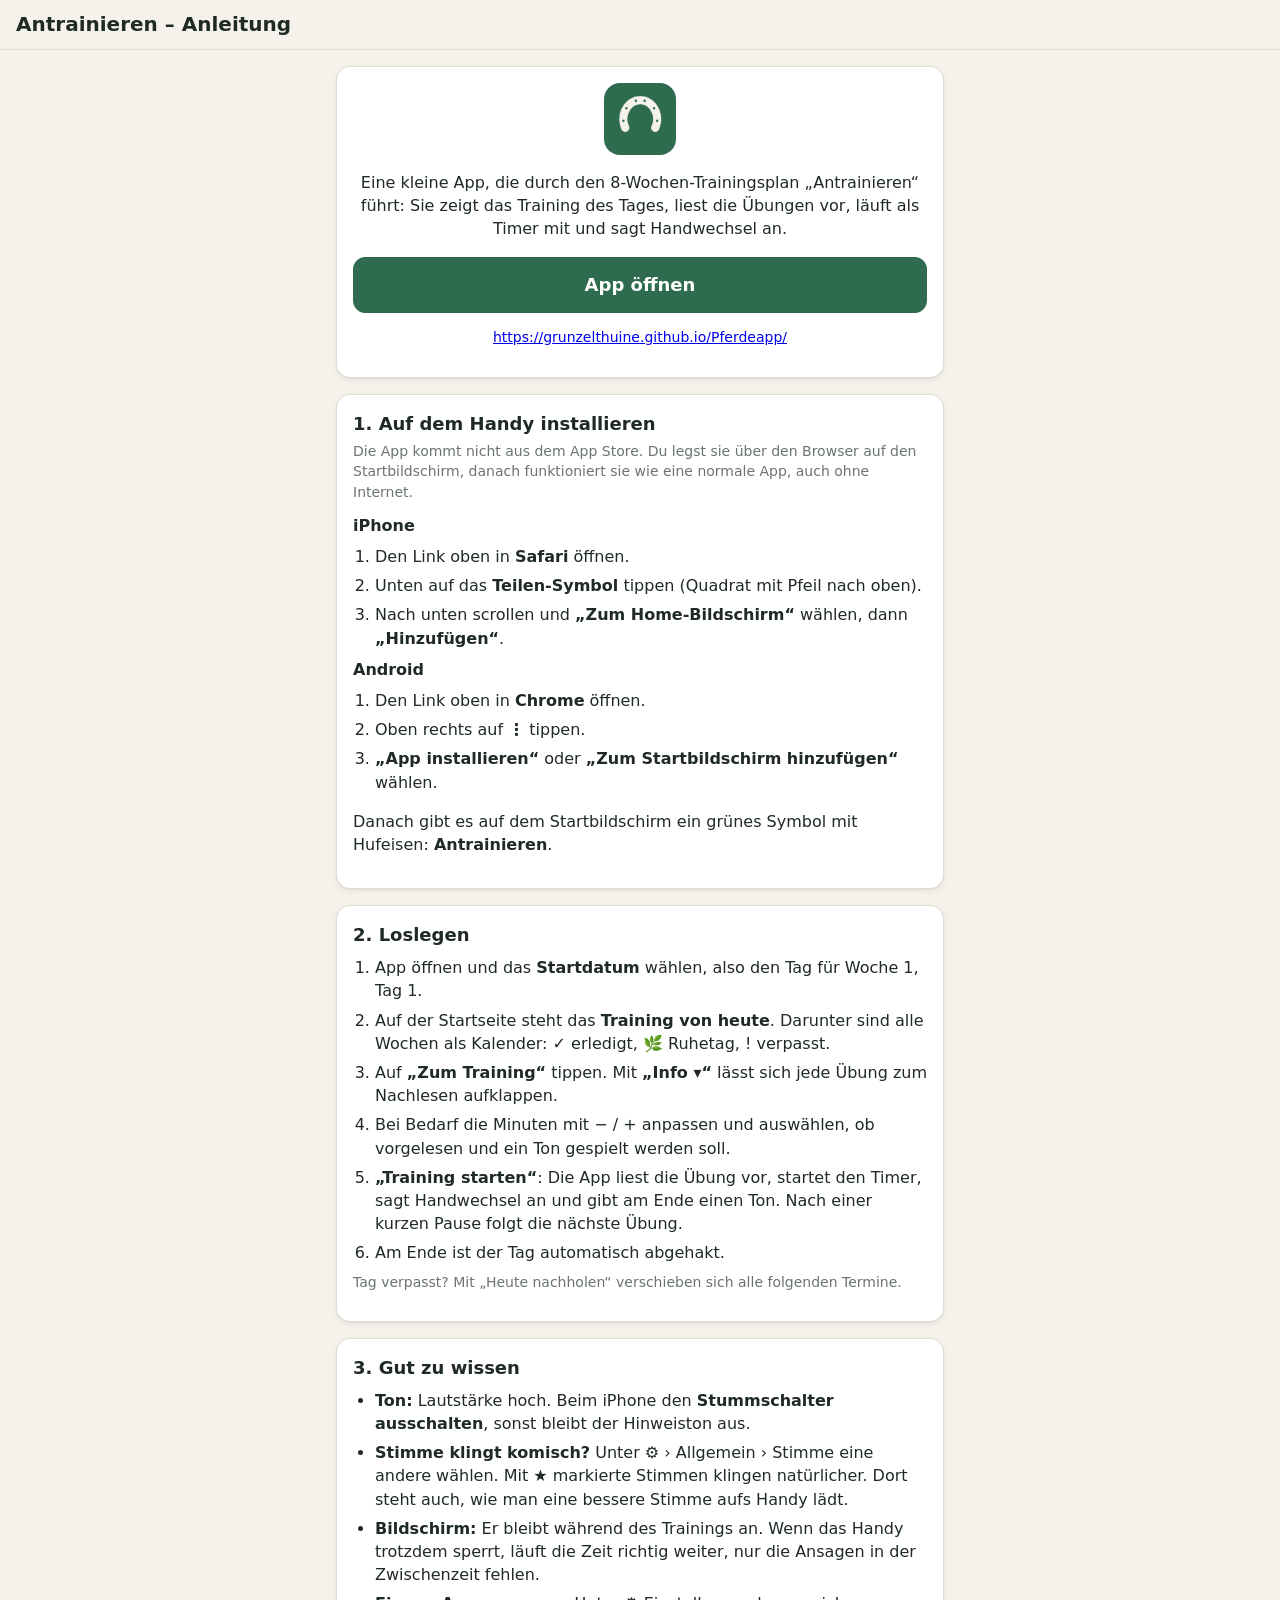
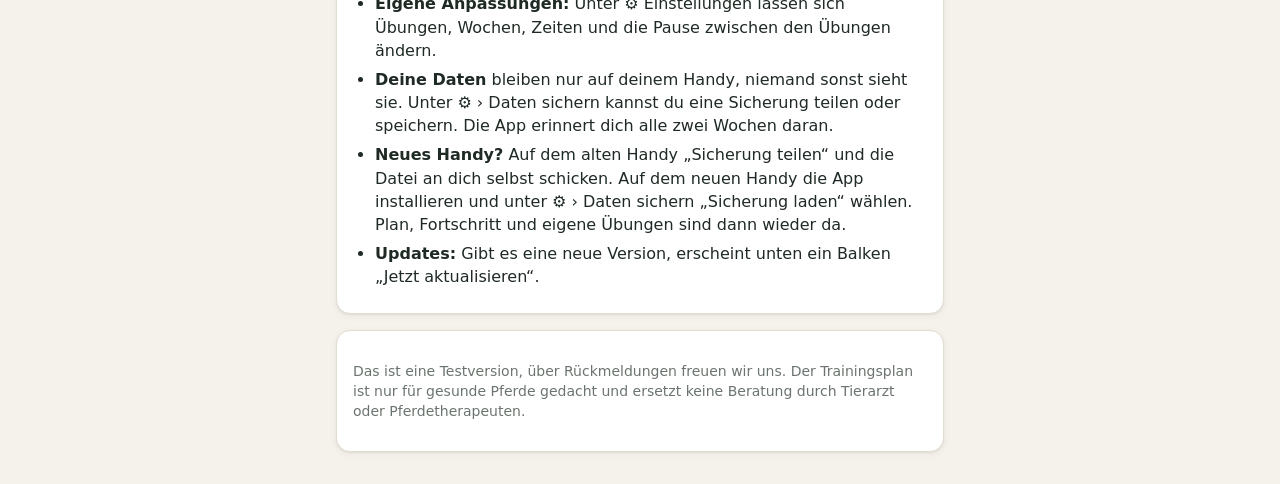
==== anleitung.html @ d5addd0f "Add files via upload" ====
<!doctype html>
<html lang="de">
<head>
  <meta charset="utf-8">
  <meta name="viewport" content="width=device-width, initial-scale=1, viewport-fit=cover">
  <title>Antrainieren – Anleitung</title>
  <meta name="theme-color" content="#2f6b4f">
  <link rel="icon" href="icon-192.png" type="image/png">
  <link rel="stylesheet" href="app.css">
  <style>
    main h2 { margin-top: 0; }
    ol, ul { padding-left: 22px; margin: 8px 0; }
    li { margin: 6px 0; }
    .appicon { width: 72px; height: 72px; border-radius: 16px; display: block; margin: 0 auto 8px; }
    .big-link { word-break: break-all; }
    @media print {
      @page { size: A4; margin: 14mm; }
      :root { color-scheme: light; }
      body { background: #fff; color: #1f2a24; font-size: 13px; }
      .topbar { position: static; border: 0; padding: 0 0 8px; background: #fff; }
      main { max-width: none; padding: 0; }
      .card { box-shadow: none; break-inside: avoid; margin-bottom: 12px; background: #fff; }
      .btn.primary { background: #2f6b4f !important; color: #fff !important; -webkit-print-color-adjust: exact; print-color-adjust: exact; }
      .appicon { -webkit-print-color-adjust: exact; print-color-adjust: exact; }
    }
  </style>
</head>
<body>
  <header class="topbar">
    <h1>Antrainieren – Anleitung</h1>
  </header>
  <main>
    <div class="card center">
      <img class="appicon" src="icon-192.png" alt="">
      <p>Eine kleine App, die durch den 8-Wochen-Trainingsplan „Antrainieren“ führt: Sie zeigt das Training des Tages, liest die Übungen vor, läuft als Timer mit und sagt Handwechsel an.</p>
      <a class="btn primary big" href="https://grunzelthuine.github.io/Pferdeapp/">App öffnen</a>
      <p class="muted small big-link"><a href="https://grunzelthuine.github.io/Pferdeapp/">https://grunzelthuine.github.io/Pferdeapp/</a></p>
    </div>

    <div class="card">
      <h2>1. Auf dem Handy installieren</h2>
      <p class="note">Die App kommt nicht aus dem App Store. Du legst sie über den Browser auf den Startbildschirm, danach funktioniert sie wie eine normale App, auch ohne Internet.</p>
      <h3>iPhone</h3>
      <ol>
        <li>Den Link oben in <b>Safari</b> öffnen.</li>
        <li>Unten auf das <b>Teilen-Symbol</b> tippen (Quadrat mit Pfeil nach oben).</li>
        <li>Nach unten scrollen und <b>„Zum Home-Bildschirm“</b> wählen, dann <b>„Hinzufügen“</b>.</li>
      </ol>
      <h3>Android</h3>
      <ol>
        <li>Den Link oben in <b>Chrome</b> öffnen.</li>
        <li>Oben rechts auf <b>⋮</b> tippen.</li>
        <li><b>„App installieren“</b> oder <b>„Zum Startbildschirm hinzufügen“</b> wählen.</li>
      </ol>
      <p>Danach gibt es auf dem Startbildschirm ein grünes Symbol mit Hufeisen: <b>Antrainieren</b>.</p>
    </div>

    <div class="card">
      <h2>2. Loslegen</h2>
      <ol>
        <li>App öffnen und das <b>Startdatum</b> wählen, also den Tag für Woche 1, Tag 1.</li>
        <li>Auf der Startseite steht das <b>Training von heute</b>. Darunter sind alle Wochen als Kalender: ✓ erledigt, 🌿 Ruhetag, ! verpasst.</li>
        <li>Auf <b>„Zum Training“</b> tippen. Mit <b>„Info ▾“</b> lässt sich jede Übung zum Nachlesen aufklappen.</li>
        <li>Bei Bedarf die Minuten mit − / + anpassen und auswählen, ob vorgelesen und ein Ton gespielt werden soll.</li>
        <li><b>„Training starten“</b>: Die App liest die Übung vor, startet den Timer, sagt Handwechsel an und gibt am Ende einen Ton. Nach einer kurzen Pause folgt die nächste Übung.</li>
        <li>Am Ende ist der Tag automatisch abgehakt.</li>
      </ol>
      <p class="note">Tag verpasst? Mit „Heute nachholen“ verschieben sich alle folgenden Termine.</p>
    </div>

    <div class="card">
      <h2>3. Gut zu wissen</h2>
      <ul>
        <li><b>Ton:</b> Lautstärke hoch. Beim iPhone den <b>Stummschalter ausschalten</b>, sonst bleibt der Hinweiston aus.</li>
        <li><b>Stimme klingt komisch?</b> Unter ⚙ › Allgemein › Stimme eine andere wählen. Mit ★ markierte Stimmen klingen natürlicher. Dort steht auch, wie man eine bessere Stimme aufs Handy lädt.</li>
        <li><b>Bildschirm:</b> Er bleibt während des Trainings an. Wenn das Handy trotzdem sperrt, läuft die Zeit richtig weiter, nur die Ansagen in der Zwischenzeit fehlen.</li>
        <li><b>Eigene Anpassungen:</b> Unter ⚙ Einstellungen lassen sich Übungen, Wochen, Zeiten und die Pause zwischen den Übungen ändern.</li>
        <li><b>Deine Daten</b> bleiben nur auf deinem Handy, niemand sonst sieht sie. Unter ⚙ › Daten sichern kannst du eine Sicherung teilen oder speichern. Die App erinnert dich alle zwei Wochen daran.</li>
        <li><b>Neues Handy?</b> Auf dem alten Handy „Sicherung teilen“ und die Datei an dich selbst schicken. Auf dem neuen Handy die App installieren und unter ⚙ › Daten sichern „Sicherung laden“ wählen. Plan, Fortschritt und eigene Übungen sind dann wieder da.</li>
        <li><b>Updates:</b> Gibt es eine neue Version, erscheint unten ein Balken „Jetzt aktualisieren“.</li>
      </ul>
    </div>

    <div class="card">
      <p class="small muted">Das ist eine Testversion, über Rückmeldungen freuen wir uns. Der Trainingsplan ist nur für gesunde Pferde gedacht und ersetzt keine Beratung durch Tierarzt oder Pferdetherapeuten.</p>
    </div>
  </main>
</body>
</html>
---- app.css ----
:root {
  --bg: #f5f2ec;
  --card: #ffffff;
  --text: #1f2a24;
  --muted: #6b746e;
  --line: #e2ddd3;
  --accent: #2f6b4f;
  --accent-ink: #ffffff;
  --accent-soft: #e3efe8;
  --danger: #b3402f;
  --warm: #c98a2b;
  --work: #2f6b4f;
  --cool: #3c6e9e;
  --rest: #8a8f8b;
  --done: #2f8a55;
  --radius: 14px;
  --shadow: 0 1px 2px rgba(0,0,0,.06), 0 2px 8px rgba(0,0,0,.05);
  color-scheme: light dark;
}
@media (prefers-color-scheme: dark) {
  :root {
    --bg: #141815;
    --card: #1e2420;
    --text: #e8ece9;
    --muted: #9aa49d;
    --line: #2f3732;
    --accent: #5fae86;
    --accent-ink: #0f1a14;
    --accent-soft: #24362c;
    --danger: #e0715f;
    --warm: #e0a54a;
    --work: #5fae86;
    --cool: #6ea4d6;
    --rest: #8a918c;
    --done: #5fc48a;
    --shadow: none;
  }
}

* { box-sizing: border-box; }
html, body { margin: 0; }
body {
  background: var(--bg);
  color: var(--text);
  font: 16px/1.45 system-ui, -apple-system, "Segoe UI", Roboto, sans-serif;
  -webkit-tap-highlight-color: transparent;
  padding-bottom: env(safe-area-inset-bottom);
}

.topbar {
  position: sticky; top: 0; z-index: 10;
  display: flex; align-items: center; gap: 8px;
  padding: calc(10px + env(safe-area-inset-top)) 16px 10px;
  background: var(--bg);
  border-bottom: 1px solid var(--line);
}
.topbar h1 { flex: 1; margin: 0; font-size: 20px; font-weight: 700; overflow: hidden; text-overflow: ellipsis; white-space: nowrap; }
.topbar a { color: var(--text); text-decoration: none; font-size: 26px; line-height: 1; padding: 4px 8px; border-radius: 10px; }
.topbar .back { font-size: 34px; margin-left: -8px; }

main { max-width: 640px; margin: 0 auto; padding: 16px; }

.card {
  background: var(--card); border-radius: var(--radius); box-shadow: var(--shadow);
  border: 1px solid var(--line);
  padding: 16px; margin-bottom: 16px;
}
.card h2 { margin: 0 0 4px; font-size: 18px; }
.card h3 { margin: 0 0 8px; font-size: 16px; }
.muted { color: var(--muted); }
.small { font-size: 14px; }
.eyebrow { font-size: 13px; font-weight: 600; text-transform: uppercase; letter-spacing: .04em; color: var(--muted); margin: 0 0 4px; }
.note { font-size: 14px; color: var(--muted); margin: 4px 0 12px; }

.btn {
  display: inline-flex; align-items: center; justify-content: center; gap: 6px;
  min-height: 44px; padding: 10px 16px;
  border-radius: 12px; border: 1px solid var(--line);
  background: var(--card); color: var(--text);
  font: inherit; font-weight: 600; cursor: pointer; text-decoration: none;
}
.btn.primary { background: var(--accent); border-color: var(--accent); color: var(--accent-ink); }
.btn.big { width: 100%; min-height: 56px; font-size: 18px; }
.btn.danger { color: var(--danger); }
.btn.small { min-height: 36px; padding: 6px 12px; font-size: 14px; }
.btn:active { transform: scale(.98); }
.row { display: flex; gap: 8px; flex-wrap: wrap; align-items: center; }
.row > .grow { flex: 1; }
.stack > * + * { margin-top: 8px; }

/* Übungsliste eines Tages */
.items { list-style: none; margin: 0; padding: 0; }
.items li {
  display: flex; gap: 10px; align-items: flex-start;
  padding: 10px 0; border-top: 1px solid var(--line);
}
.items li:first-child { border-top: 0; }
.dot { width: 10px; height: 10px; border-radius: 50%; margin-top: 7px; flex: none; background: var(--work); }
.dot.warm { background: var(--warm); }
.dot.work { background: var(--work); }
.dot.cool { background: var(--cool); }
.dot.rest { background: var(--rest); }
.items .name { font-weight: 600; }
.items .mins { margin-left: auto; white-space: nowrap; color: var(--muted); font-variant-numeric: tabular-nums; }
.items details summary { cursor: pointer; list-style: none; display: flex; align-items: flex-start; gap: 8px; }
.items details summary::-webkit-details-marker { display: none; }
.items details .more {
  margin-left: auto; flex: none; font-size: 12px; font-weight: 600; white-space: nowrap;
  color: var(--accent); background: var(--accent-soft); border-radius: 99px; padding: 2px 8px;
}
.items details .more::after { content: ' ▾'; }
.items details[open] .more::after { content: ' ▴'; }
.items details p {
  margin: 8px 0 4px; font-size: 15px; color: var(--text);
  background: var(--bg); border-radius: 10px; padding: 10px 12px; border-left: 3px solid var(--accent);
}

/* Status */
.badge { display: inline-block; font-size: 12px; font-weight: 700; padding: 2px 8px; border-radius: 99px; background: var(--accent-soft); color: var(--accent); }
.badge.done { background: var(--done); color: #fff; }
.badge.skipped { background: var(--line); color: var(--muted); }
.badge.missed { background: var(--danger); color: #fff; }
.banner { border-left: 4px solid var(--danger); }

/* Wochenübersicht */
.week summary { cursor: pointer; display: flex; align-items: center; gap: 8px; font-weight: 700; list-style: none; }
.week summary::-webkit-details-marker { display: none; }
.week summary .progress { margin-left: auto; font-weight: 500; font-size: 14px; color: var(--muted); }
.days { display: grid; grid-template-columns: repeat(7, 1fr); gap: 6px; margin-top: 12px; }
.daychip {
  display: flex; flex-direction: column; align-items: center; gap: 2px;
  padding: 8px 2px; border-radius: 10px; border: 1px solid var(--line);
  text-decoration: none; color: var(--text); font-size: 12px; min-width: 0;
}
.daychip b { font-size: 13px; }
.daychip .st { font-size: 16px; line-height: 1.1; height: 18px; }
.daychip.today { border: 2px solid var(--accent); }
.daychip.done { background: var(--accent-soft); }
.daychip.rest { opacity: .65; }
.daychip.missed .st { color: var(--danger); }

/* Formulare */
label.field { display: block; margin-bottom: 12px; }
label.field > span { display: block; font-size: 14px; font-weight: 600; margin-bottom: 4px; }
input[type=text], input[type=number], input[type=date], select, textarea {
  width: 100%; font: inherit; color: var(--text);
  background: var(--bg); border: 1px solid var(--line); border-radius: 10px;
  padding: 10px 12px; min-height: 44px;
}
textarea { min-height: 110px; resize: vertical; }
/* iPhone/Safari: Datumsfelder haben sonst eine eigene Mindestbreite, ragen über den Rand und sind zentriert */
input[type=date] {
  -webkit-appearance: none; appearance: none;
  display: block; min-width: 0; max-width: 100%;
  text-align: left; line-height: 22px;
}
input[type=date]::-webkit-date-and-time-value { text-align: left; margin: 0; }
input[type=date]::-webkit-datetime-edit { padding: 0; }
.toggle { display: flex; align-items: center; justify-content: space-between; gap: 12px; padding: 10px 0; border-top: 1px solid var(--line); }
.toggle:first-child { border-top: 0; }
.toggle input { width: 24px; height: 24px; accent-color: var(--accent); flex: none; }

.stepper { display: inline-flex; align-items: center; gap: 4px; }
.stepper button { width: 36px; height: 36px; border-radius: 10px; border: 1px solid var(--line); background: var(--card); color: var(--text); font-size: 18px; font-weight: 700; cursor: pointer; }
.stepper input { width: 64px; text-align: center; padding: 6px; min-height: 36px; }

/* Menü-Liste */
.menu { list-style: none; margin: 0; padding: 0; }
.menu a { display: flex; align-items: center; gap: 12px; padding: 14px 4px; border-top: 1px solid var(--line); color: var(--text); text-decoration: none; }
.menu li:first-child a { border-top: 0; }
.menu a::after { content: '›'; margin-left: auto; font-size: 22px; color: var(--muted); }
.menu .sub { display: block; font-size: 13px; color: var(--muted); }

/* Wochen-Editor */
.edit-item { display: grid; grid-template-columns: 1fr auto; gap: 6px; padding: 10px 0; border-top: 1px solid var(--line); }
.edit-item:first-of-type { border-top: 0; }
.edit-item .acts { display: flex; gap: 4px; align-items: start; }
.ex-row { padding: 12px 0; border-top: 1px solid var(--line); }
.ex-row .nums { display: flex; gap: 10px; align-items: center; flex-wrap: wrap; margin-top: 6px; font-size: 13px; color: var(--muted); }
.ex-row .nums label { display: flex; align-items: center; gap: 4px; white-space: nowrap; }
.ex-row .nums input { width: 56px; min-height: 36px; padding: 6px; text-align: center; }
.ex-row .acts { display: flex; gap: 4px; margin-left: auto; }
.icon-btn { width: 36px; height: 36px; border-radius: 10px; border: 1px solid var(--line); background: var(--card); color: var(--text); cursor: pointer; font-size: 16px; }
.icon-btn.danger { color: var(--danger); }

/* Training */
.run { text-align: center; }
.run .phase { font-size: 14px; font-weight: 700; text-transform: uppercase; letter-spacing: .05em; color: var(--muted); }
.run .exname { font-size: 24px; font-weight: 700; margin: 6px 0 8px; }
.run .time { font-size: 72px; font-weight: 700; font-variant-numeric: tabular-nums; line-height: 1.1; margin: 8px 0; }
.run .desc { text-align: left; color: var(--muted); font-size: 15px; }
.bar { height: 10px; background: var(--line); border-radius: 99px; overflow: hidden; margin: 8px 0 4px; }
.bar > div { height: 100%; background: var(--accent); width: 0; transition: width .25s linear; }
.run .controls { display: grid; grid-template-columns: 1fr 1fr; gap: 8px; margin-top: 16px; }
.run .controls .btn.primary { grid-column: 1 / -1; min-height: 60px; font-size: 20px; }
.run.pause-phase .time { color: var(--cool); }
.next { margin-top: 12px; font-size: 14px; color: var(--muted); }

#toast {
  position: fixed; left: 50%; bottom: calc(24px + env(safe-area-inset-bottom)); transform: translateX(-50%) translateY(20px);
  background: var(--text); color: var(--bg); padding: 10px 16px; border-radius: 12px;
  opacity: 0; pointer-events: none; transition: all .2s; max-width: calc(100% - 32px); font-size: 15px;
}
#toast.show { opacity: 1; transform: translateX(-50%) translateY(0); }

#updatebar {
  position: fixed; left: 12px; right: 12px; bottom: calc(12px + env(safe-area-inset-bottom)); z-index: 20;
  display: flex; align-items: center; justify-content: space-between; gap: 12px;
  max-width: 616px; margin: 0 auto; padding: 10px 12px 10px 16px;
  background: var(--text); color: var(--bg); border-radius: 14px; box-shadow: 0 4px 16px rgba(0,0,0,.25);
  font-weight: 600;
}
#updatebar .btn { white-space: nowrap; flex: none; }
body.has-update main { padding-bottom: 90px; }
body.in-training #updatebar { display: none; }
.hint { font-size: 14px; background: var(--accent-soft); border-radius: 10px; padding: 10px 12px; margin: 8px 0; }
.center { text-align: center; }
hr { border: 0; border-top: 1px solid var(--line); margin: 16px 0; }
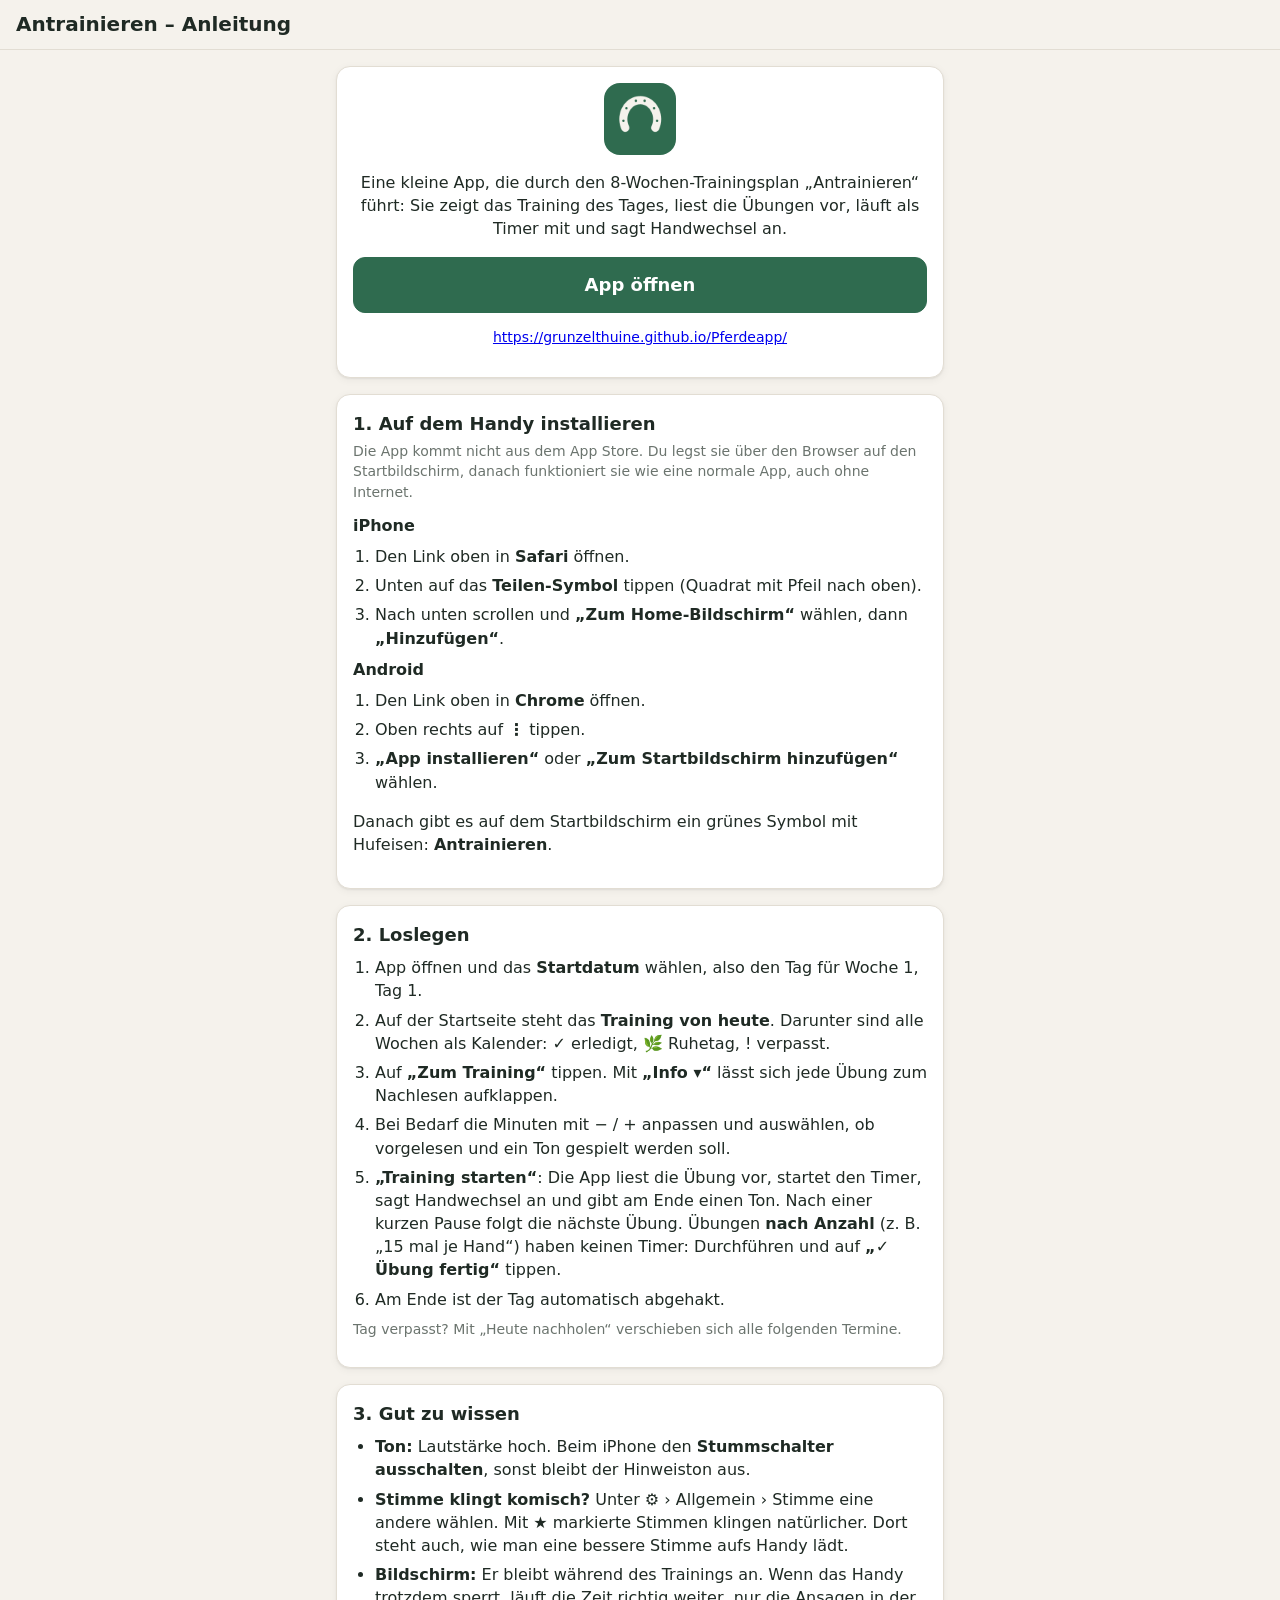
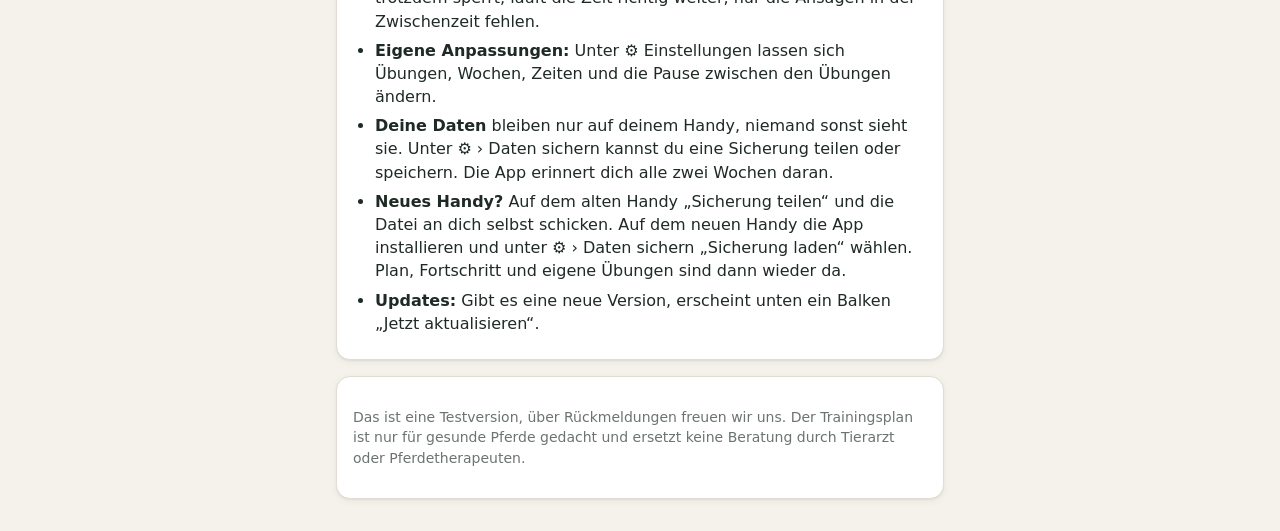
==== commit 73ef0c79: "Add files via upload" ====
--- a/anleitung.html
+++ b/anleitung.html
@@ -62,7 +62,7 @@
         <li>Auf der Startseite steht das <b>Training von heute</b>. Darunter sind alle Wochen als Kalender: ✓ erledigt, 🌿 Ruhetag, ! verpasst.</li>
         <li>Auf <b>„Zum Training“</b> tippen. Mit <b>„Info ▾“</b> lässt sich jede Übung zum Nachlesen aufklappen.</li>
         <li>Bei Bedarf die Minuten mit − / + anpassen und auswählen, ob vorgelesen und ein Ton gespielt werden soll.</li>
-        <li><b>„Training starten“</b>: Die App liest die Übung vor, startet den Timer, sagt Handwechsel an und gibt am Ende einen Ton. Nach einer kurzen Pause folgt die nächste Übung.</li>
+        <li><b>„Training starten“</b>: Die App liest die Übung vor, startet den Timer, sagt Handwechsel an und gibt am Ende einen Ton. Nach einer kurzen Pause folgt die nächste Übung. Übungen <b>nach Anzahl</b> (z. B. „15 mal je Hand“) haben keinen Timer: Durchführen und auf <b>„✓ Übung fertig“</b> tippen.</li>
         <li>Am Ende ist der Tag automatisch abgehakt.</li>
       </ol>
       <p class="note">Tag verpasst? Mit „Heute nachholen“ verschieben sich alle folgenden Termine.</p>
--- a/app.css
+++ b/app.css
@@ -194,6 +194,7 @@
 .run .controls { display: grid; grid-template-columns: 1fr 1fr; gap: 8px; margin-top: 16px; }
 .run .controls .btn.primary { grid-column: 1 / -1; min-height: 60px; font-size: 20px; }
 .run.pause-phase .time { color: var(--cool); }
+.run .time.stopwatch { font-size: 36px; font-weight: 600; color: var(--muted); margin: 4px 0 8px; }
 .next { margin-top: 12px; font-size: 14px; color: var(--muted); }
 
 #toast {
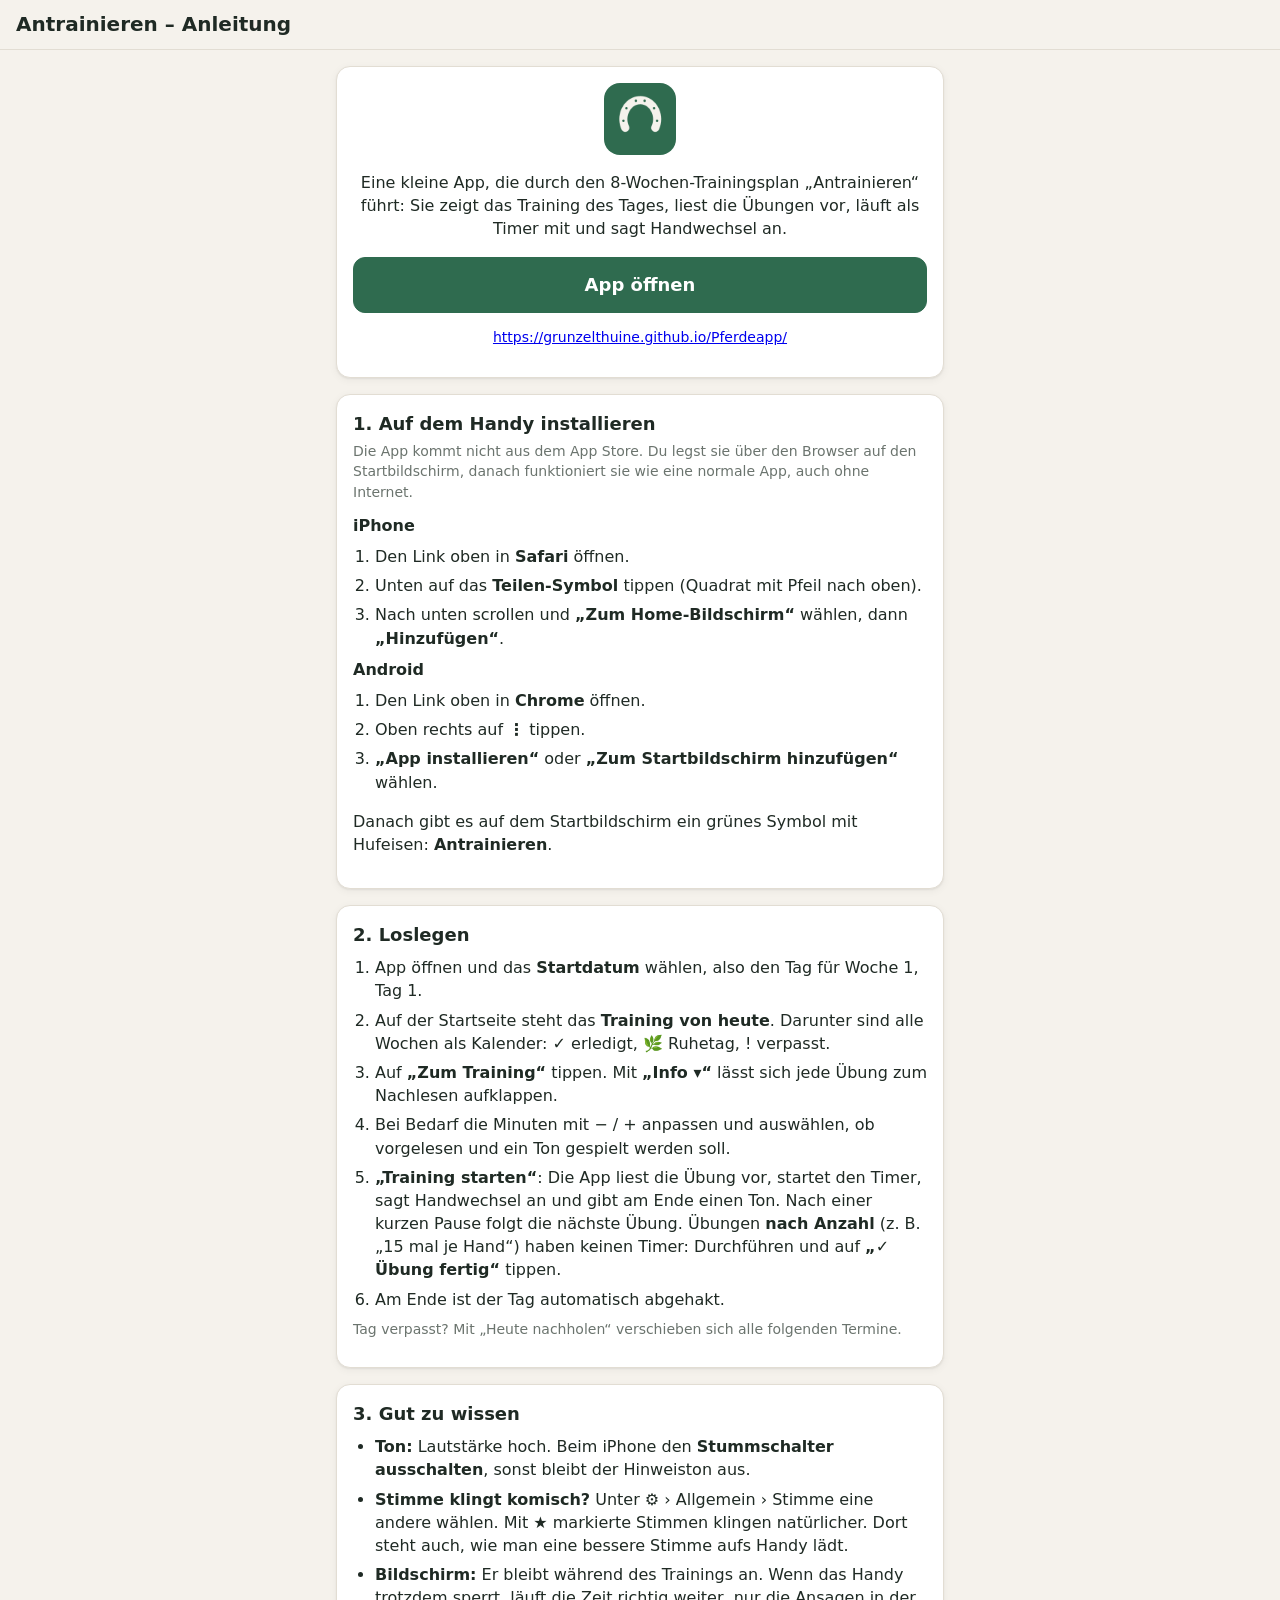
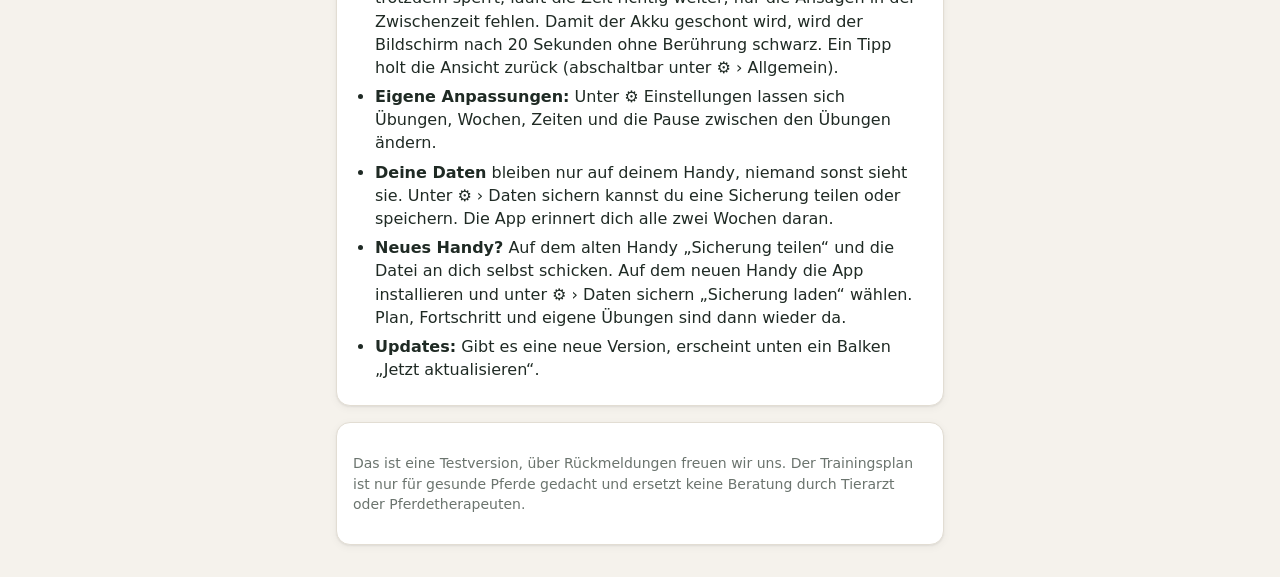
==== commit a4cb2705: "Add files via upload" ====
--- a/anleitung.html
+++ b/anleitung.html
@@ -73,7 +73,7 @@
       <ul>
         <li><b>Ton:</b> Lautstärke hoch. Beim iPhone den <b>Stummschalter ausschalten</b>, sonst bleibt der Hinweiston aus.</li>
         <li><b>Stimme klingt komisch?</b> Unter ⚙ › Allgemein › Stimme eine andere wählen. Mit ★ markierte Stimmen klingen natürlicher. Dort steht auch, wie man eine bessere Stimme aufs Handy lädt.</li>
-        <li><b>Bildschirm:</b> Er bleibt während des Trainings an. Wenn das Handy trotzdem sperrt, läuft die Zeit richtig weiter, nur die Ansagen in der Zwischenzeit fehlen.</li>
+        <li><b>Bildschirm:</b> Er bleibt während des Trainings an. Wenn das Handy trotzdem sperrt, läuft die Zeit richtig weiter, nur die Ansagen in der Zwischenzeit fehlen. Damit der Akku geschont wird, wird der Bildschirm nach 20 Sekunden ohne Berührung schwarz. Ein Tipp holt die Ansicht zurück (abschaltbar unter ⚙ › Allgemein).</li>
         <li><b>Eigene Anpassungen:</b> Unter ⚙ Einstellungen lassen sich Übungen, Wochen, Zeiten und die Pause zwischen den Übungen ändern.</li>
         <li><b>Deine Daten</b> bleiben nur auf deinem Handy, niemand sonst sieht sie. Unter ⚙ › Daten sichern kannst du eine Sicherung teilen oder speichern. Die App erinnert dich alle zwei Wochen daran.</li>
         <li><b>Neues Handy?</b> Auf dem alten Handy „Sicherung teilen“ und die Datei an dich selbst schicken. Auf dem neuen Handy die App installieren und unter ⚙ › Daten sichern „Sicherung laden“ wählen. Plan, Fortschritt und eigene Übungen sind dann wieder da.</li>
--- a/app.css
+++ b/app.css
@@ -204,6 +204,15 @@
 }
 #toast.show { opacity: 1; transform: translateX(-50%) translateY(0); }
 
+/* Akkuspar-Ansicht: echtes Schwarz, nur wenig dunkelgraue Schrift */
+#dim {
+  position: fixed; inset: 0; z-index: 100; background: #000;
+  display: flex; align-items: center; justify-content: center; cursor: pointer;
+}
+#dim .dim-box { text-align: center; color: #555; transition: transform 1.5s ease; padding: 16px; max-width: 90vw; }
+#dim-time { font-size: 56px; font-weight: 700; font-variant-numeric: tabular-nums; color: #666; line-height: 1.1; }
+#dim-name { font-size: 16px; margin-top: 6px; }
+#dim .dim-hint { font-size: 12px; color: #333; margin-top: 14px; }
 #updatebar {
   position: fixed; left: 12px; right: 12px; bottom: calc(12px + env(safe-area-inset-bottom)); z-index: 20;
   display: flex; align-items: center; justify-content: space-between; gap: 12px;
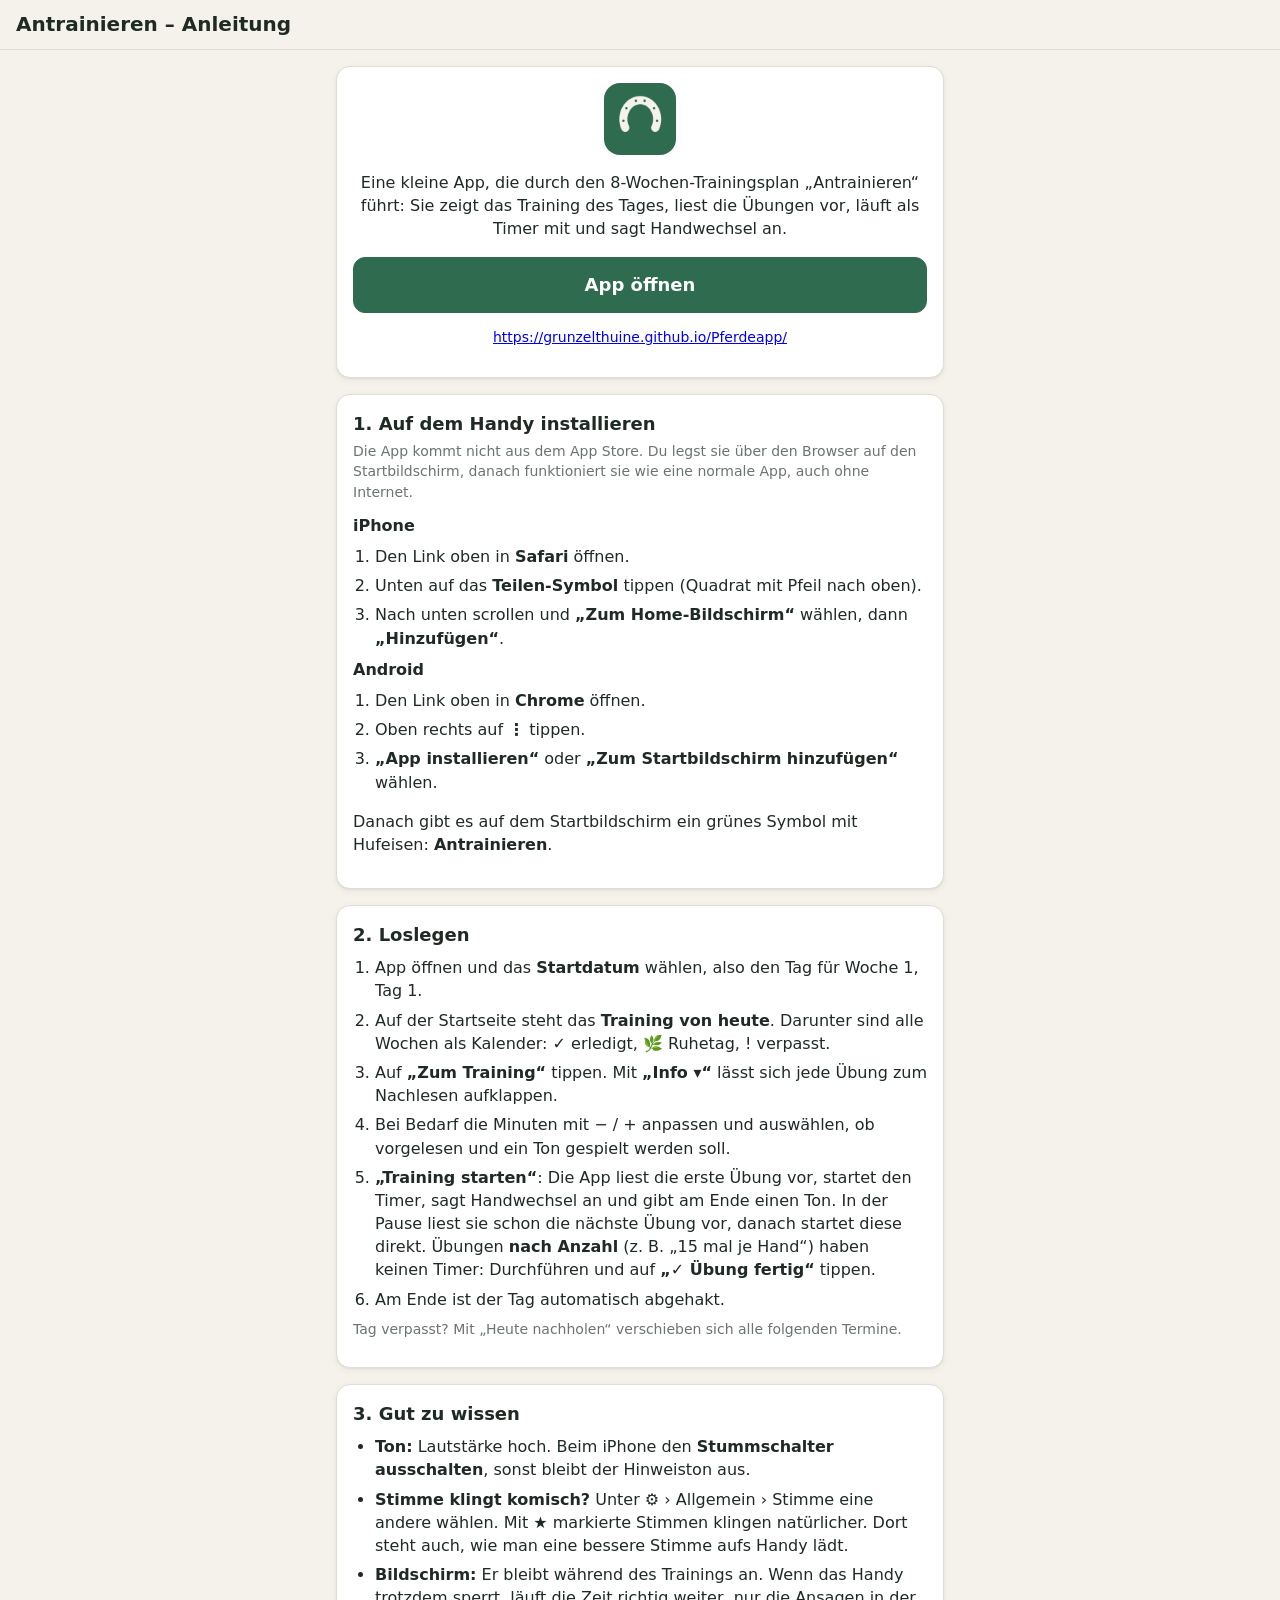
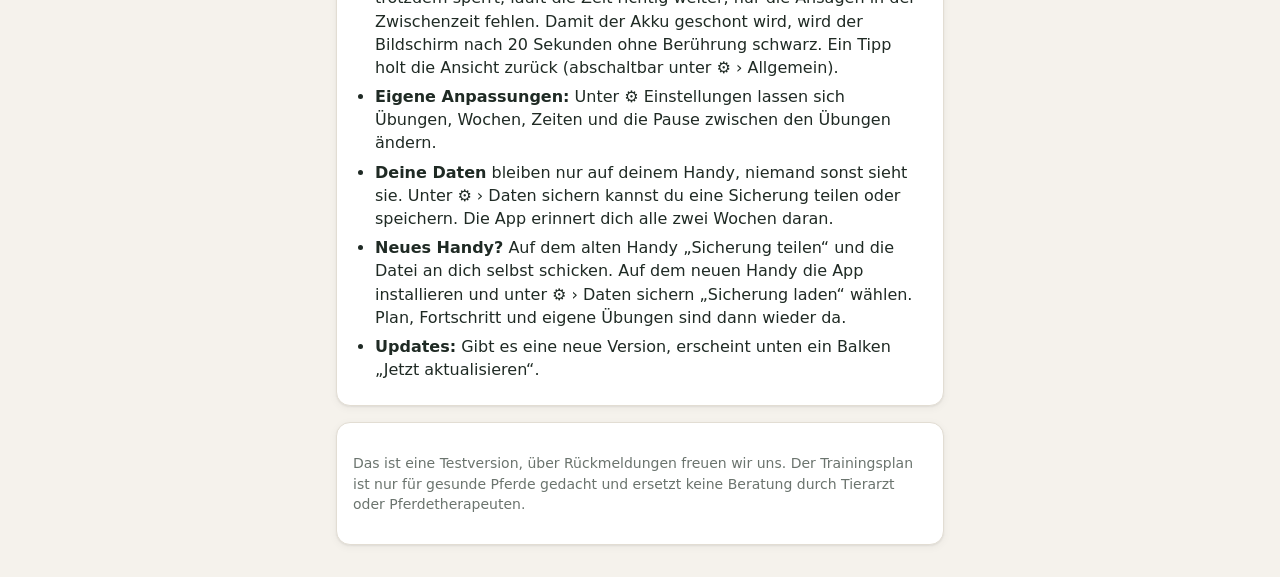
==== commit 54c91d58: "Add files via upload" ====
--- a/anleitung.html
+++ b/anleitung.html
@@ -62,7 +62,7 @@
         <li>Auf der Startseite steht das <b>Training von heute</b>. Darunter sind alle Wochen als Kalender: ✓ erledigt, 🌿 Ruhetag, ! verpasst.</li>
         <li>Auf <b>„Zum Training“</b> tippen. Mit <b>„Info ▾“</b> lässt sich jede Übung zum Nachlesen aufklappen.</li>
         <li>Bei Bedarf die Minuten mit − / + anpassen und auswählen, ob vorgelesen und ein Ton gespielt werden soll.</li>
-        <li><b>„Training starten“</b>: Die App liest die Übung vor, startet den Timer, sagt Handwechsel an und gibt am Ende einen Ton. Nach einer kurzen Pause folgt die nächste Übung. Übungen <b>nach Anzahl</b> (z. B. „15 mal je Hand“) haben keinen Timer: Durchführen und auf <b>„✓ Übung fertig“</b> tippen.</li>
+        <li><b>„Training starten“</b>: Die App liest die erste Übung vor, startet den Timer, sagt Handwechsel an und gibt am Ende einen Ton. In der Pause liest sie schon die nächste Übung vor, danach startet diese direkt. Übungen <b>nach Anzahl</b> (z. B. „15 mal je Hand“) haben keinen Timer: Durchführen und auf <b>„✓ Übung fertig“</b> tippen.</li>
         <li>Am Ende ist der Tag automatisch abgehakt.</li>
       </ol>
       <p class="note">Tag verpasst? Mit „Heute nachholen“ verschieben sich alle folgenden Termine.</p>
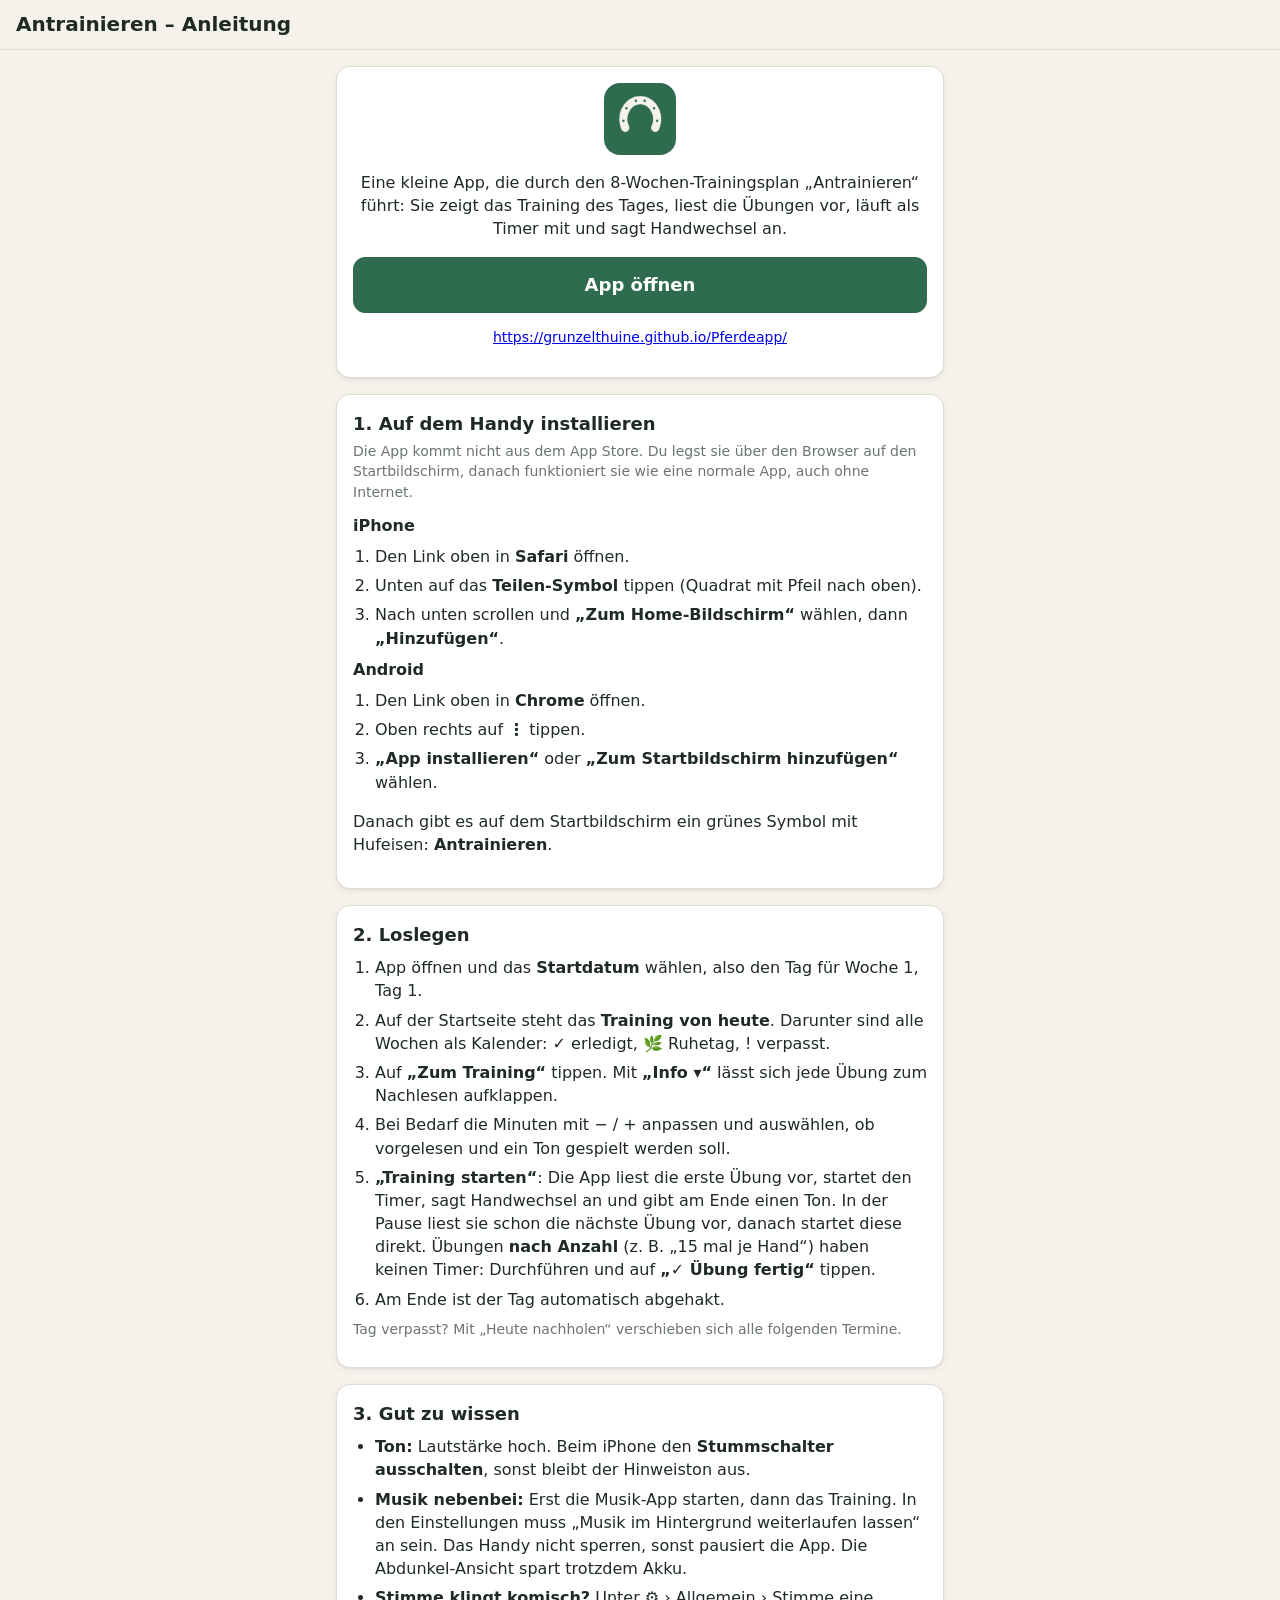
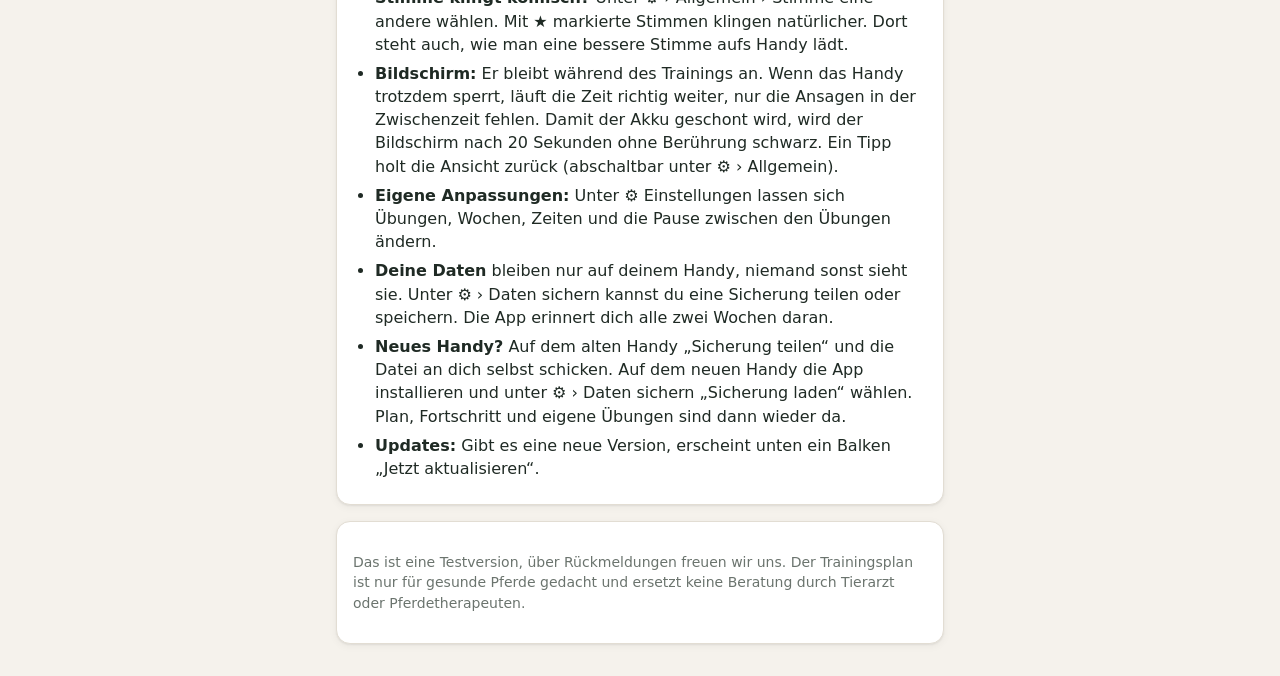
==== commit e0ecb02b: "Musik beim Training: Töne und Ansagen über laufende Musik spielen (v14) Co-Authored-By: Claude Opus " ====
--- a/anleitung.html
+++ b/anleitung.html
@@ -72,6 +72,7 @@
       <h2>3. Gut zu wissen</h2>
       <ul>
         <li><b>Ton:</b> Lautstärke hoch. Beim iPhone den <b>Stummschalter ausschalten</b>, sonst bleibt der Hinweiston aus.</li>
+        <li><b>Musik nebenbei:</b> Erst die Musik-App starten, dann das Training. In den Einstellungen muss „Musik im Hintergrund weiterlaufen lassen“ an sein. Das Handy nicht sperren, sonst pausiert die App. Die Abdunkel-Ansicht spart trotzdem Akku.</li>
         <li><b>Stimme klingt komisch?</b> Unter ⚙ › Allgemein › Stimme eine andere wählen. Mit ★ markierte Stimmen klingen natürlicher. Dort steht auch, wie man eine bessere Stimme aufs Handy lädt.</li>
         <li><b>Bildschirm:</b> Er bleibt während des Trainings an. Wenn das Handy trotzdem sperrt, läuft die Zeit richtig weiter, nur die Ansagen in der Zwischenzeit fehlen. Damit der Akku geschont wird, wird der Bildschirm nach 20 Sekunden ohne Berührung schwarz. Ein Tipp holt die Ansicht zurück (abschaltbar unter ⚙ › Allgemein).</li>
         <li><b>Eigene Anpassungen:</b> Unter ⚙ Einstellungen lassen sich Übungen, Wochen, Zeiten und die Pause zwischen den Übungen ändern.</li>
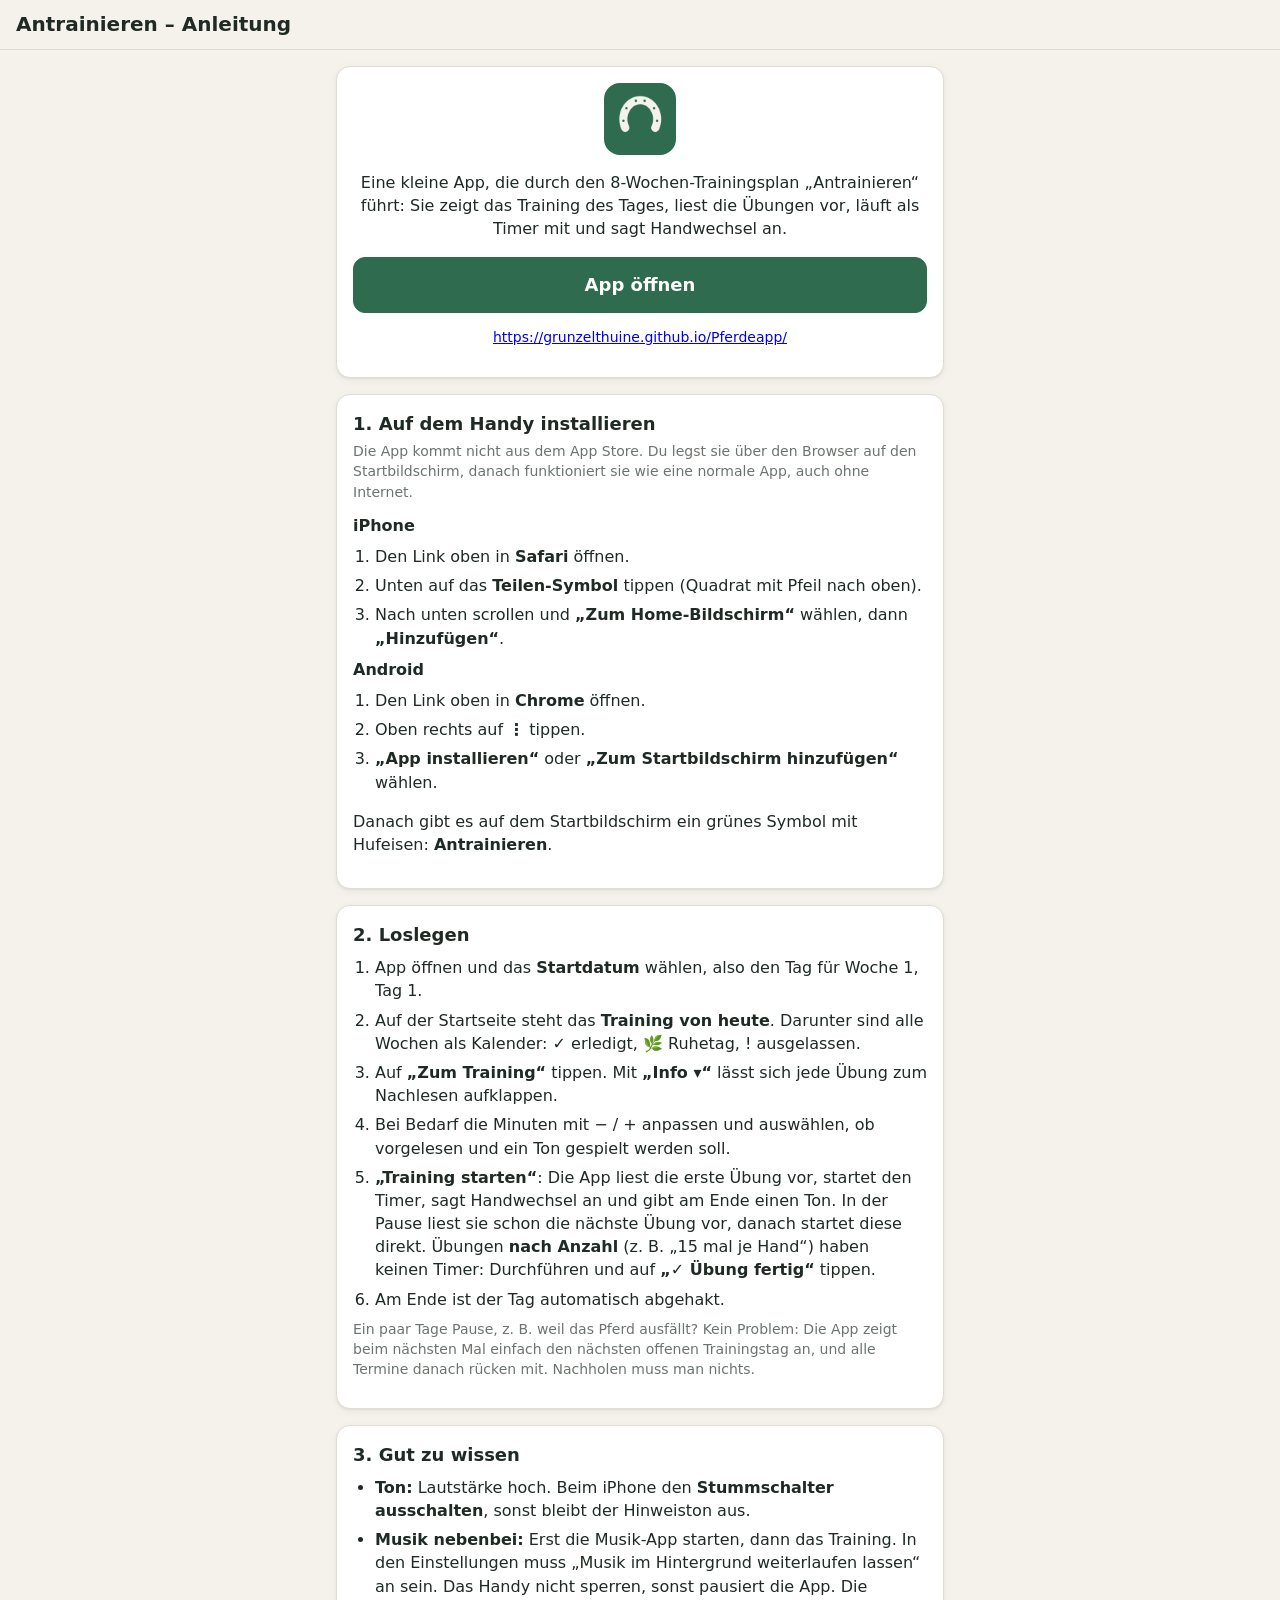
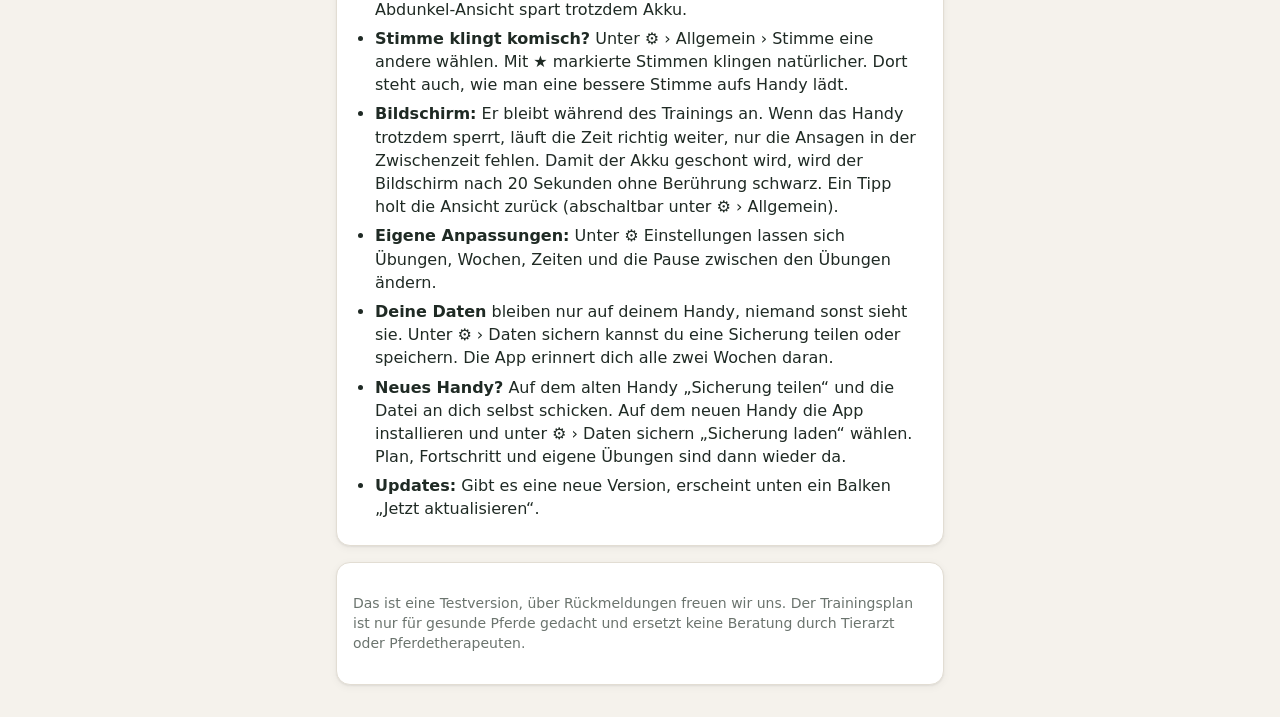
==== commit 063a607f: "Plan als Ablauf: nach Ausfalltagen am nächsten offenen Tag weitermachen (v15) Co-Authored-By: Claude" ====
--- a/anleitung.html
+++ b/anleitung.html
@@ -59,13 +59,13 @@
       <h2>2. Loslegen</h2>
       <ol>
         <li>App öffnen und das <b>Startdatum</b> wählen, also den Tag für Woche 1, Tag 1.</li>
-        <li>Auf der Startseite steht das <b>Training von heute</b>. Darunter sind alle Wochen als Kalender: ✓ erledigt, 🌿 Ruhetag, ! verpasst.</li>
+        <li>Auf der Startseite steht das <b>Training von heute</b>. Darunter sind alle Wochen als Kalender: ✓ erledigt, 🌿 Ruhetag, ! ausgelassen.</li>
         <li>Auf <b>„Zum Training“</b> tippen. Mit <b>„Info ▾“</b> lässt sich jede Übung zum Nachlesen aufklappen.</li>
         <li>Bei Bedarf die Minuten mit − / + anpassen und auswählen, ob vorgelesen und ein Ton gespielt werden soll.</li>
         <li><b>„Training starten“</b>: Die App liest die erste Übung vor, startet den Timer, sagt Handwechsel an und gibt am Ende einen Ton. In der Pause liest sie schon die nächste Übung vor, danach startet diese direkt. Übungen <b>nach Anzahl</b> (z. B. „15 mal je Hand“) haben keinen Timer: Durchführen und auf <b>„✓ Übung fertig“</b> tippen.</li>
         <li>Am Ende ist der Tag automatisch abgehakt.</li>
       </ol>
-      <p class="note">Tag verpasst? Mit „Heute nachholen“ verschieben sich alle folgenden Termine.</p>
+      <p class="note">Ein paar Tage Pause, z. B. weil das Pferd ausfällt? Kein Problem: Die App zeigt beim nächsten Mal einfach den nächsten offenen Trainingstag an, und alle Termine danach rücken mit. Nachholen muss man nichts.</p>
     </div>
 
     <div class="card">
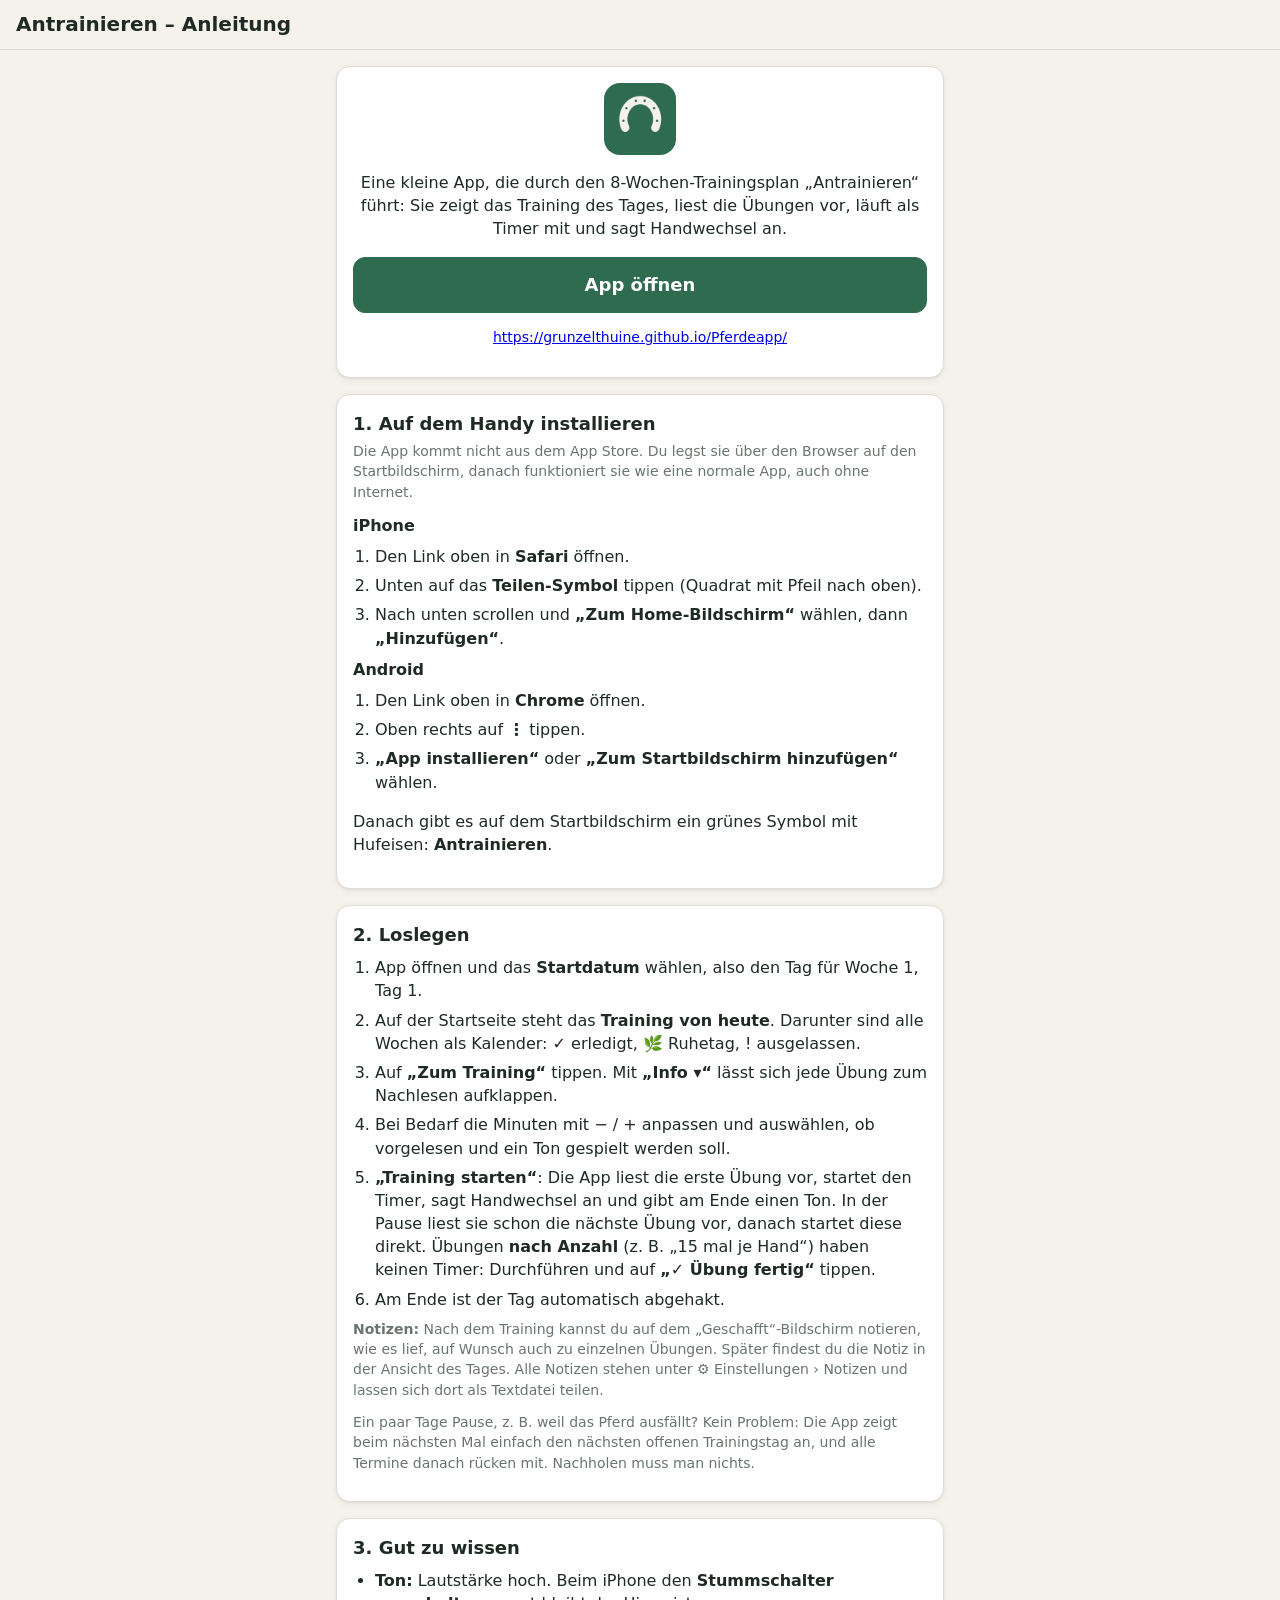
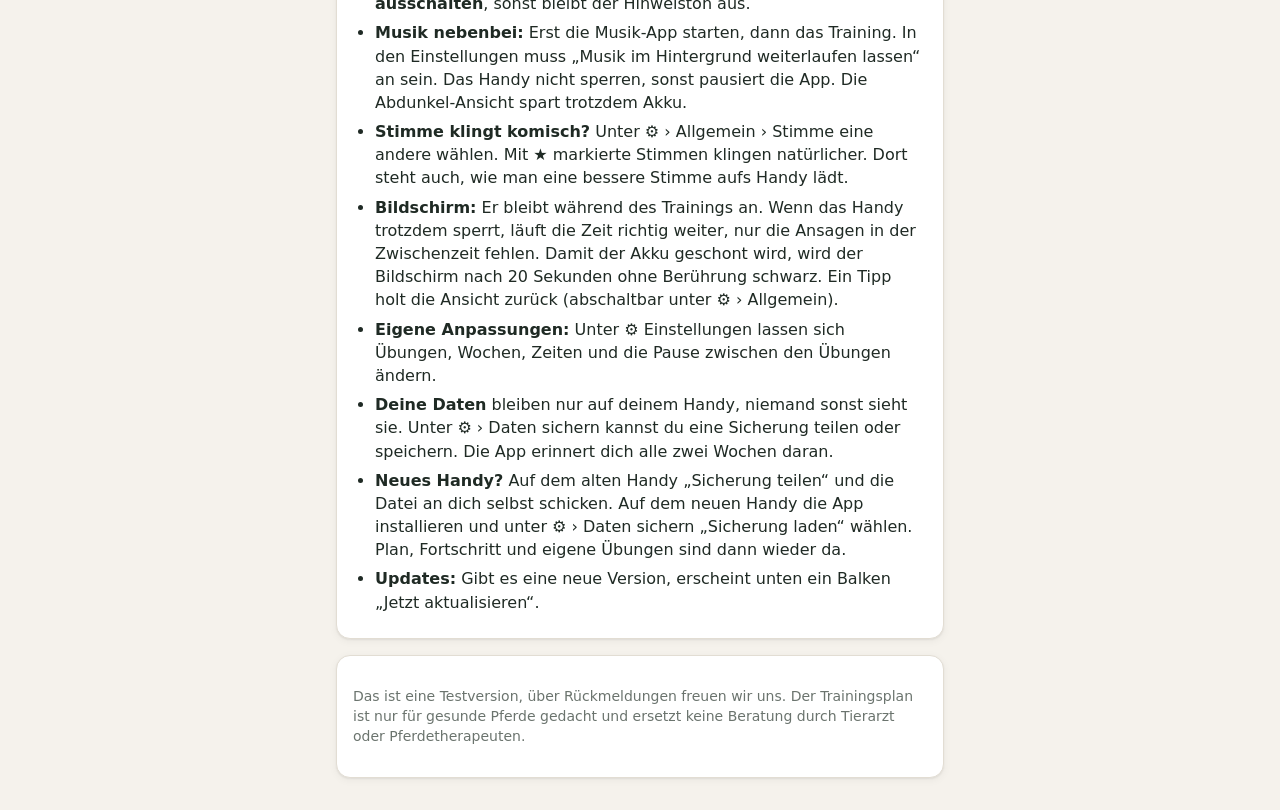
==== commit e58962d5: "Trainingsnotizen: Notiz pro Tag und je Übung, Übersicht und Export als Textdatei (v16) Co-Authored-B" ====
--- a/anleitung.html
+++ b/anleitung.html
@@ -65,6 +65,7 @@
         <li><b>„Training starten“</b>: Die App liest die erste Übung vor, startet den Timer, sagt Handwechsel an und gibt am Ende einen Ton. In der Pause liest sie schon die nächste Übung vor, danach startet diese direkt. Übungen <b>nach Anzahl</b> (z. B. „15 mal je Hand“) haben keinen Timer: Durchführen und auf <b>„✓ Übung fertig“</b> tippen.</li>
         <li>Am Ende ist der Tag automatisch abgehakt.</li>
       </ol>
+      <p class="note"><b>Notizen:</b> Nach dem Training kannst du auf dem „Geschafft“-Bildschirm notieren, wie es lief, auf Wunsch auch zu einzelnen Übungen. Später findest du die Notiz in der Ansicht des Tages. Alle Notizen stehen unter ⚙ Einstellungen › Notizen und lassen sich dort als Textdatei teilen.</p>
       <p class="note">Ein paar Tage Pause, z. B. weil das Pferd ausfällt? Kein Problem: Die App zeigt beim nächsten Mal einfach den nächsten offenen Trainingstag an, und alle Termine danach rücken mit. Nachholen muss man nichts.</p>
     </div>
 
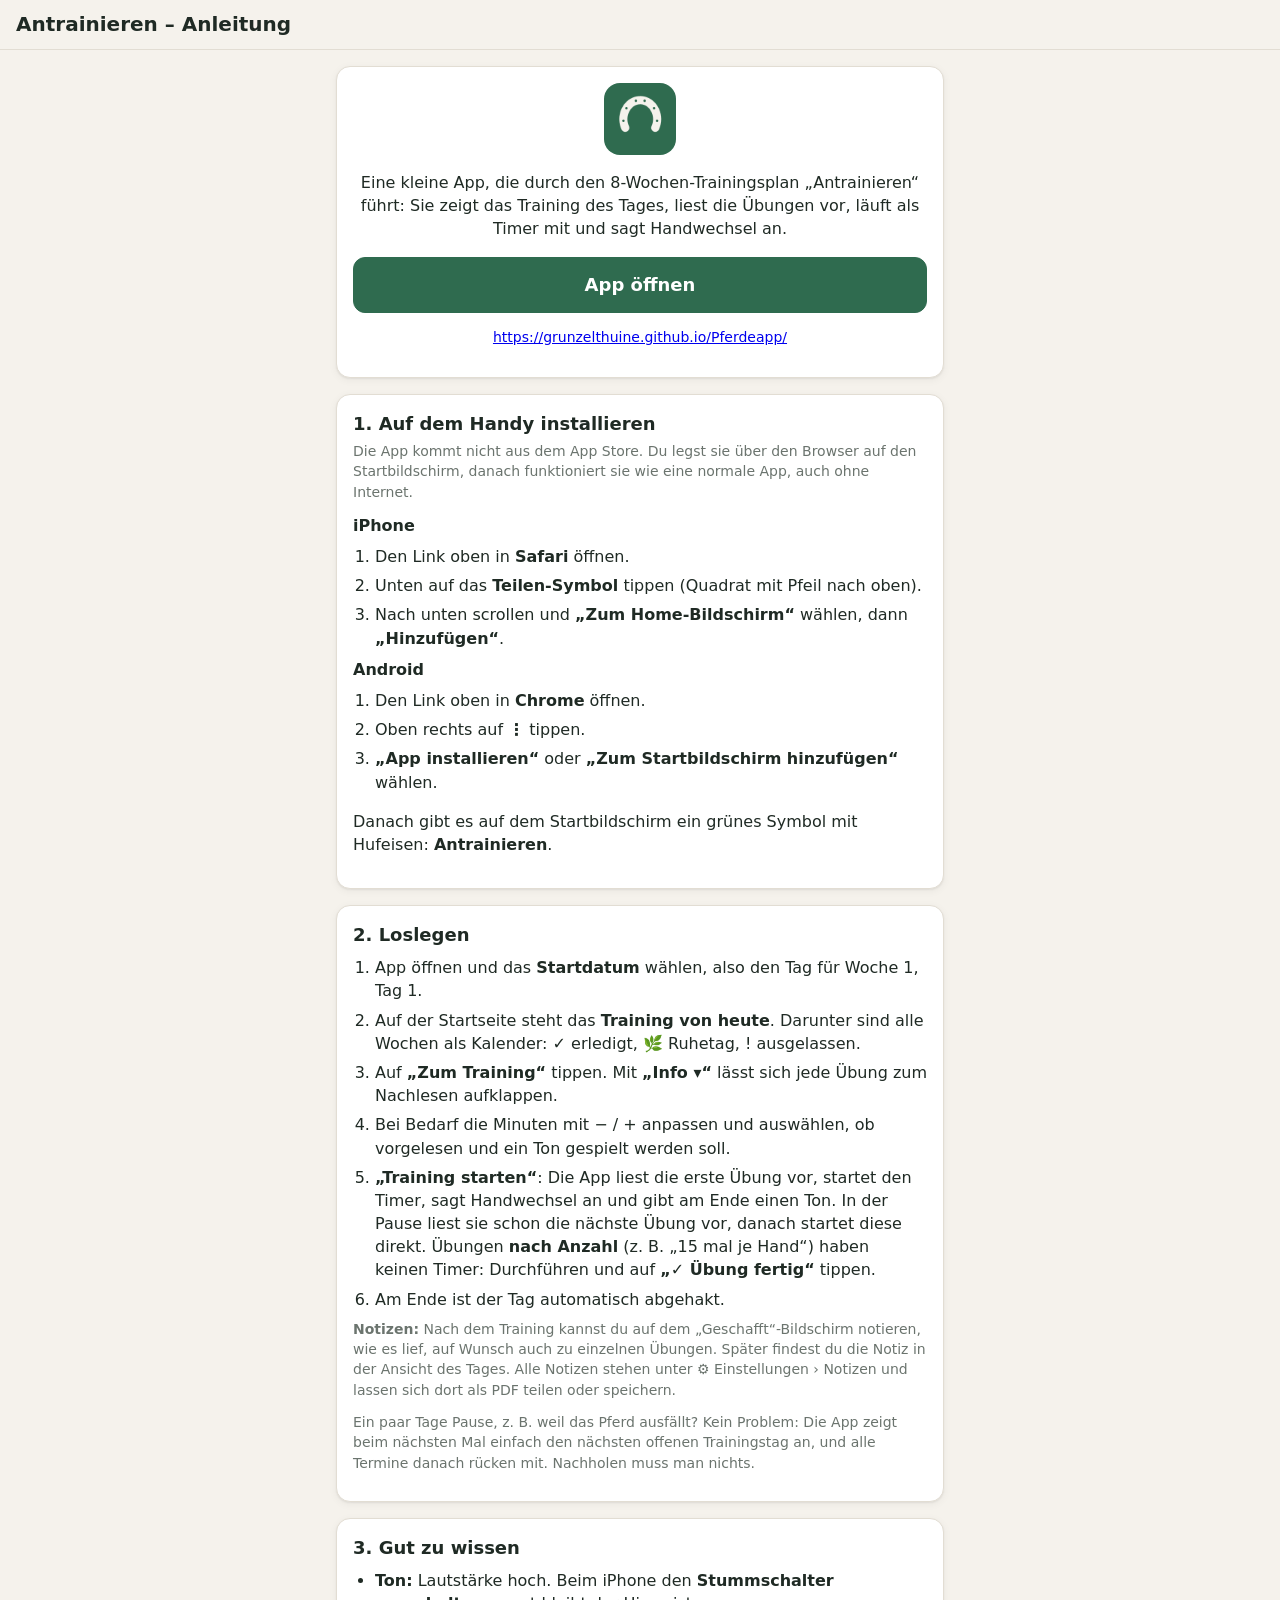
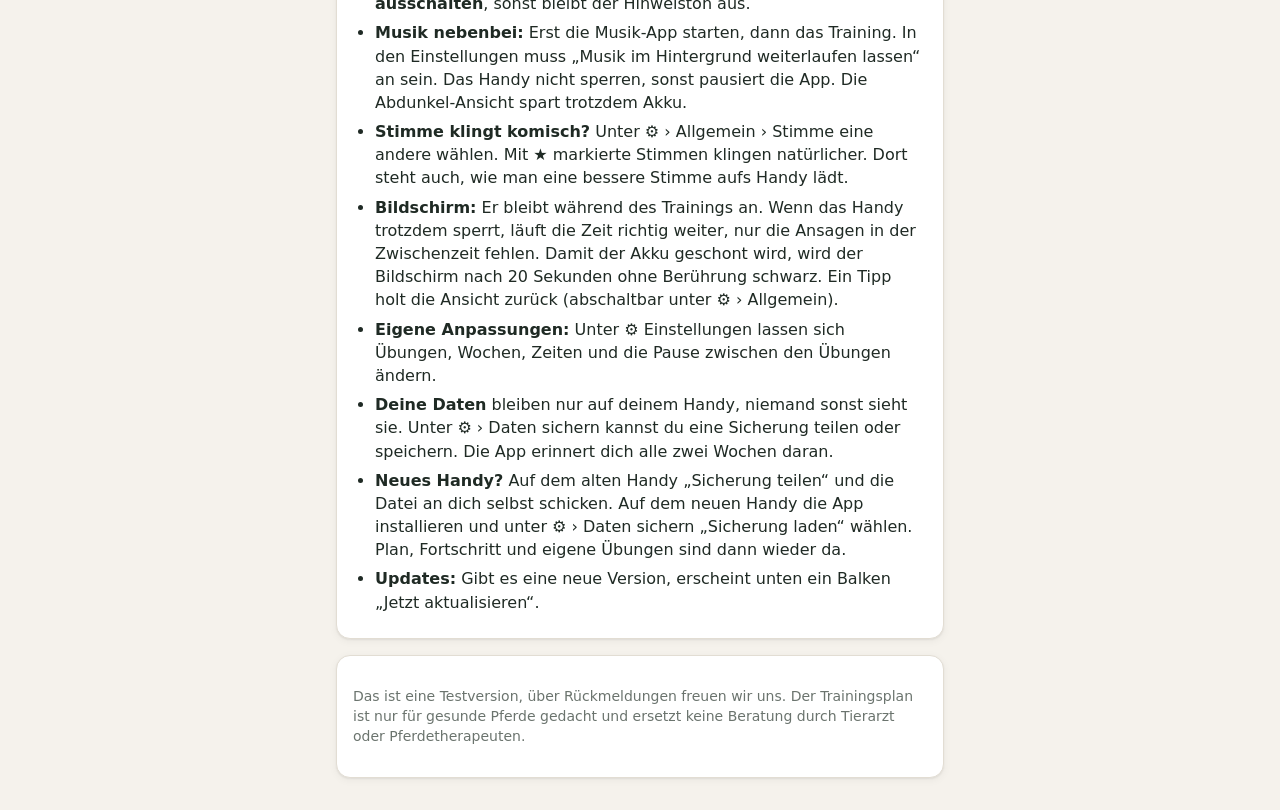
==== commit a259f147: "Notizen-Export als PDF (jsPDF 4.2.1, offline im Cache) (v17) Co-Authored-By: Claude Opus 5.5 <norepl" ====
--- a/anleitung.html
+++ b/anleitung.html
@@ -65,7 +65,7 @@
         <li><b>„Training starten“</b>: Die App liest die erste Übung vor, startet den Timer, sagt Handwechsel an und gibt am Ende einen Ton. In der Pause liest sie schon die nächste Übung vor, danach startet diese direkt. Übungen <b>nach Anzahl</b> (z. B. „15 mal je Hand“) haben keinen Timer: Durchführen und auf <b>„✓ Übung fertig“</b> tippen.</li>
         <li>Am Ende ist der Tag automatisch abgehakt.</li>
       </ol>
-      <p class="note"><b>Notizen:</b> Nach dem Training kannst du auf dem „Geschafft“-Bildschirm notieren, wie es lief, auf Wunsch auch zu einzelnen Übungen. Später findest du die Notiz in der Ansicht des Tages. Alle Notizen stehen unter ⚙ Einstellungen › Notizen und lassen sich dort als Textdatei teilen.</p>
+      <p class="note"><b>Notizen:</b> Nach dem Training kannst du auf dem „Geschafft“-Bildschirm notieren, wie es lief, auf Wunsch auch zu einzelnen Übungen. Später findest du die Notiz in der Ansicht des Tages. Alle Notizen stehen unter ⚙ Einstellungen › Notizen und lassen sich dort als PDF teilen oder speichern.</p>
       <p class="note">Ein paar Tage Pause, z. B. weil das Pferd ausfällt? Kein Problem: Die App zeigt beim nächsten Mal einfach den nächsten offenen Trainingstag an, und alle Termine danach rücken mit. Nachholen muss man nichts.</p>
     </div>
 
